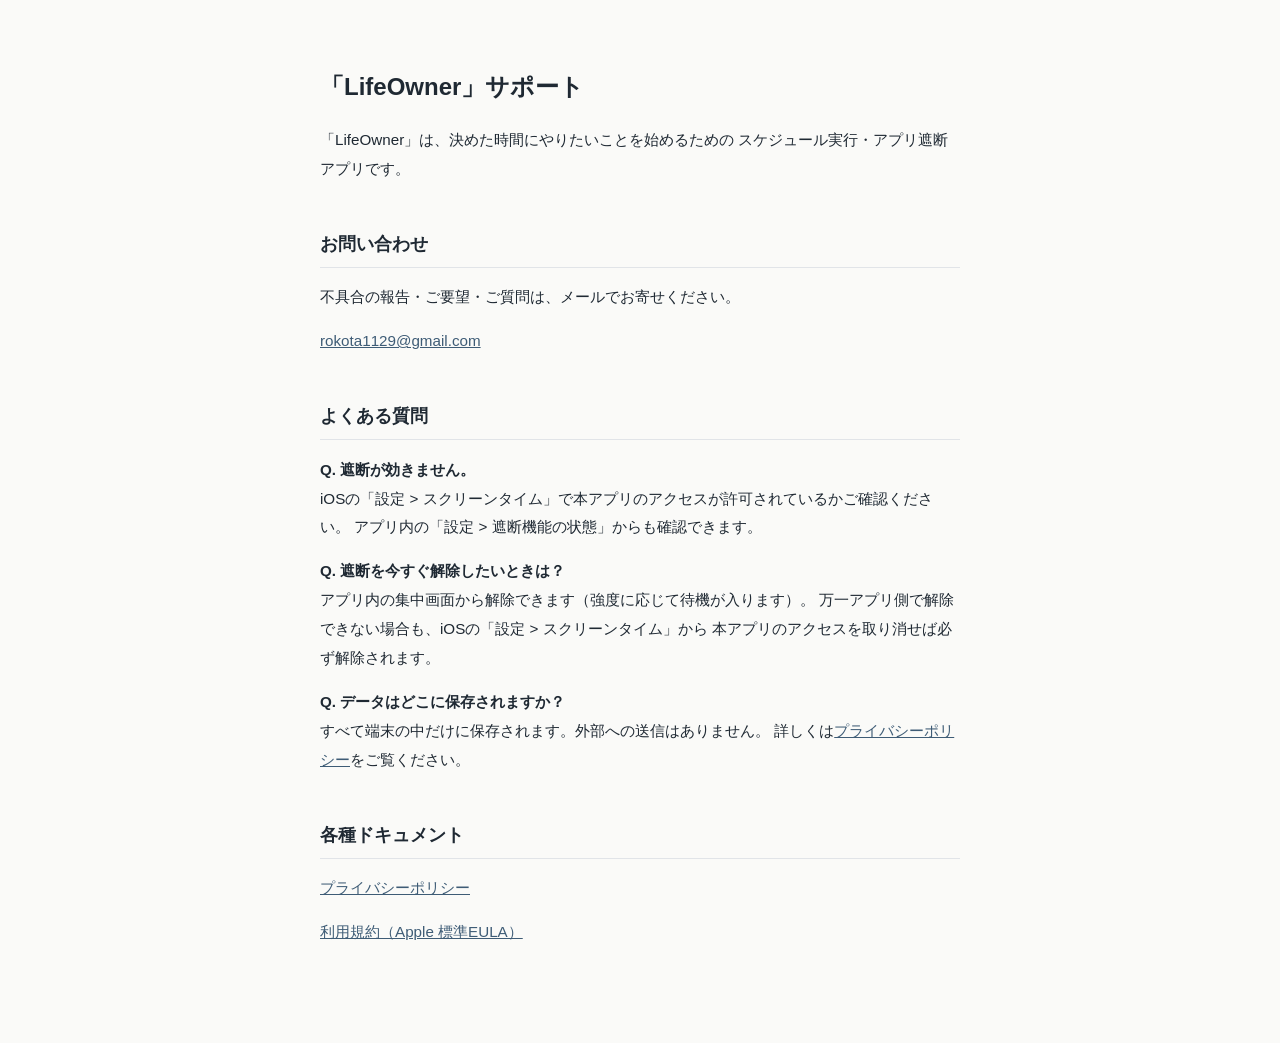
==== index.html @ 8dfeecc6 "LifeOwner のサポートページとプライバシーポリシーを公開 - index.html: サポート（問い合わせ・FAQ・各種ドキュメント） - privacy.html: プライバシーポリシー（2" ====
<!DOCTYPE html>
<html lang="ja">
<head>
<meta charset="utf-8">
<meta name="viewport" content="width=device-width, initial-scale=1">
<title>サポート | LifeOwner</title>
<style>
  :root {
    --bg: #FAFAF8;
    --text: #1F2933;
    --muted: #5B6770;
    --accent: #3E5C76;
    --border: #E1E4E8;
  }
  @media (prefers-color-scheme: dark) {
    :root {
      --bg: #16191D;
      --text: #E8EAED;
      --muted: #9AA5AD;
      --accent: #8FB0CC;
      --border: #2E3439;
    }
  }
  * { box-sizing: border-box; }
  body {
    margin: 0;
    background: var(--bg);
    color: var(--text);
    font-family: -apple-system, BlinkMacSystemFont, "Hiragino Sans", "Yu Gothic UI", sans-serif;
    line-height: 1.9;
  }
  main { max-width: 680px; margin: 0 auto; padding: 48px 20px 80px; }
  h1 { font-size: 1.5rem; font-weight: 600; }
  h2 { font-size: 1.1rem; font-weight: 600; margin-top: 2.5em; padding-bottom: 6px; border-bottom: 1px solid var(--border); }
  p, li { font-size: 0.95rem; }
  a { color: var(--accent); }
  .muted { color: var(--muted); }
</style>
</head>
<body>
<main>
  <h1>「LifeOwner」サポート</h1>
  <p>「LifeOwner」は、決めた時間にやりたいことを始めるための
  スケジュール実行・アプリ遮断アプリです。</p>

  <h2>お問い合わせ</h2>
  <p>不具合の報告・ご要望・ご質問は、メールでお寄せください。</p>
  <p><a href="mailto:rokota1129@gmail.com">rokota1129@gmail.com</a></p>

  <h2>よくある質問</h2>
  <p><strong>Q. 遮断が効きません。</strong><br>
  iOSの「設定 &gt; スクリーンタイム」で本アプリのアクセスが許可されているかご確認ください。
  アプリ内の「設定 &gt; 遮断機能の状態」からも確認できます。</p>
  <p><strong>Q. 遮断を今すぐ解除したいときは？</strong><br>
  アプリ内の集中画面から解除できます（強度に応じて待機が入ります）。
  万一アプリ側で解除できない場合も、iOSの「設定 &gt; スクリーンタイム」から
  本アプリのアクセスを取り消せば必ず解除されます。</p>
  <p><strong>Q. データはどこに保存されますか？</strong><br>
  すべて端末の中だけに保存されます。外部への送信はありません。
  詳しくは<a href="./privacy.html">プライバシーポリシー</a>をご覧ください。</p>

  <h2>各種ドキュメント</h2>
  <p><a href="./privacy.html">プライバシーポリシー</a></p>
  <p><a href="https://www.apple.com/legal/internet-services/itunes/dev/stdeula/">利用規約（Apple 標準EULA）</a></p>
</main>
</body>
</html>
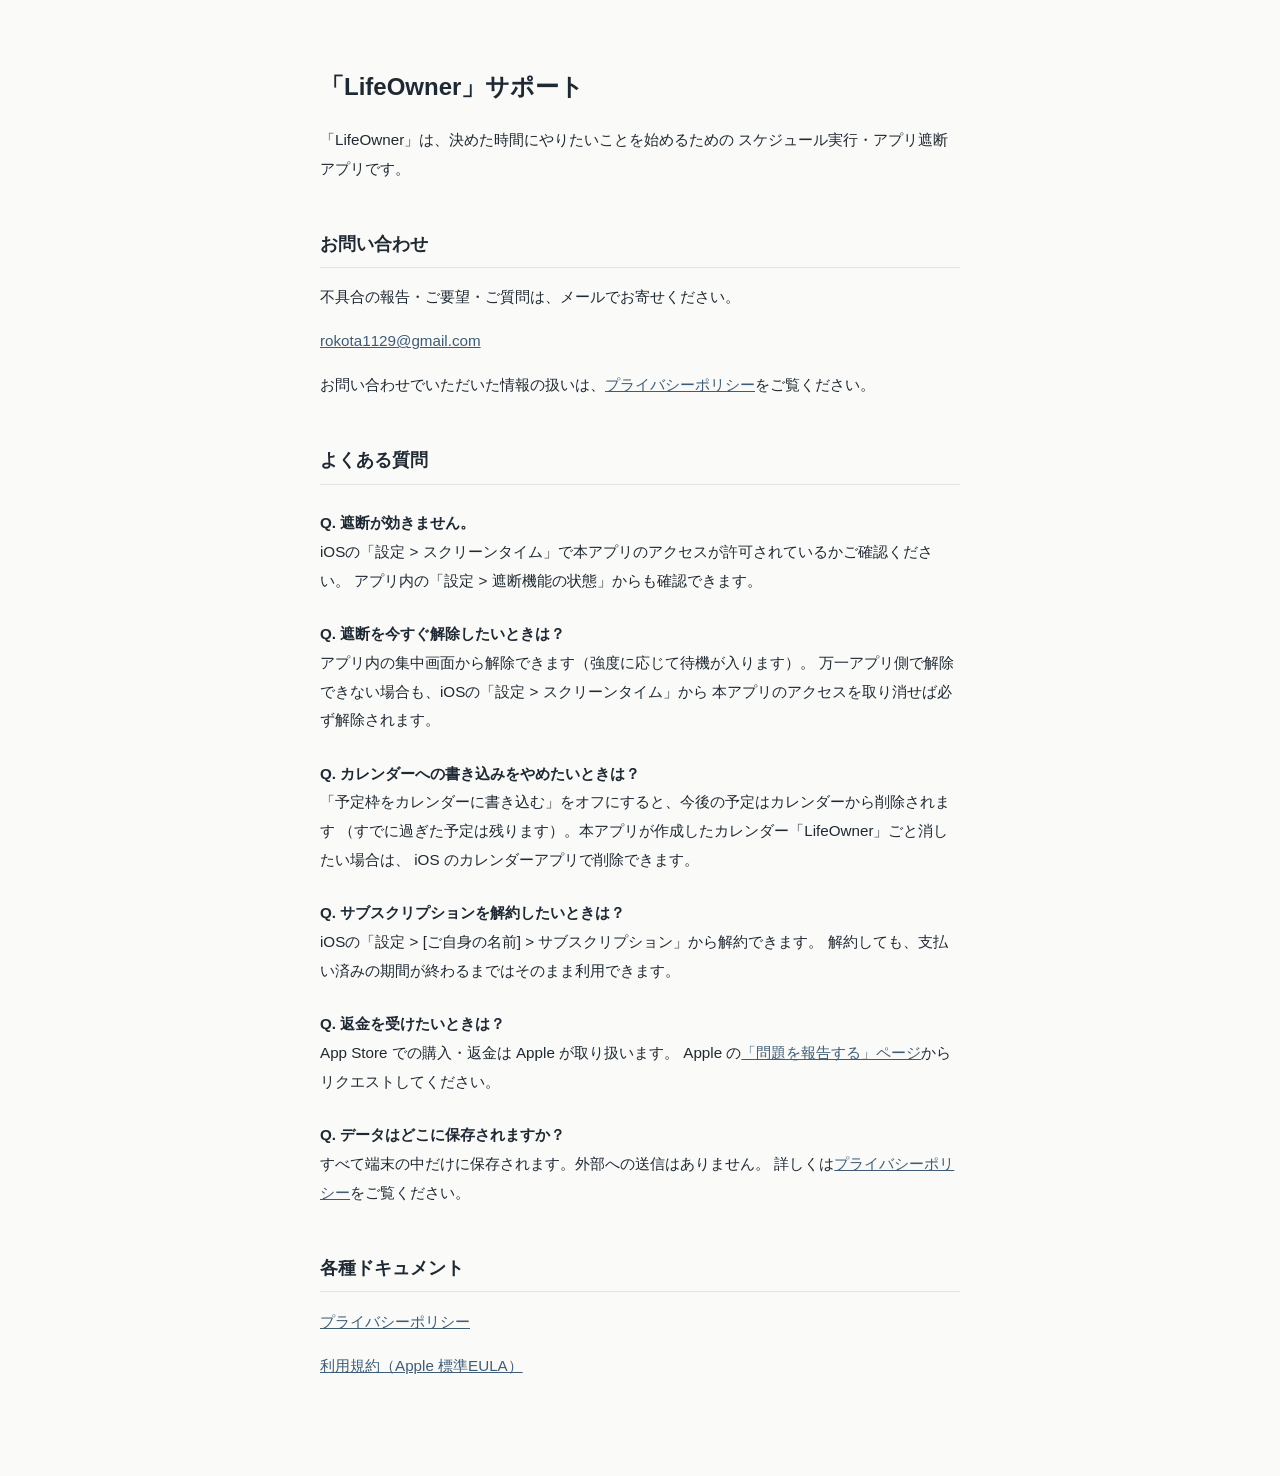
==== commit 048f257b: "第三者評価の改善: Lighthouse 4項目100点化・CSP導入・ポリシーに運営者/第三者提供/許可の取り消し/開示請求を明記 - 両ページに meta description・canonica" ====
--- a/index.html
+++ b/index.html
@@ -2,40 +2,23 @@
 <html lang="ja">
 <head>
 <meta charset="utf-8">
+<meta http-equiv="Content-Security-Policy" content="default-src 'none'; style-src 'self'; img-src 'self'; connect-src 'self'; base-uri 'none'; form-action 'none'">
 <meta name="viewport" content="width=device-width, initial-scale=1">
+<meta name="referrer" content="strict-origin-when-cross-origin">
 <title>サポート | LifeOwner</title>
-<style>
-  :root {
-    --bg: #FAFAF8;
-    --text: #1F2933;
-    --muted: #5B6770;
-    --accent: #3E5C76;
-    --border: #E1E4E8;
-  }
-  @media (prefers-color-scheme: dark) {
-    :root {
-      --bg: #16191D;
-      --text: #E8EAED;
-      --muted: #9AA5AD;
-      --accent: #8FB0CC;
-      --border: #2E3439;
-    }
-  }
-  * { box-sizing: border-box; }
-  body {
-    margin: 0;
-    background: var(--bg);
-    color: var(--text);
-    font-family: -apple-system, BlinkMacSystemFont, "Hiragino Sans", "Yu Gothic UI", sans-serif;
-    line-height: 1.9;
-  }
-  main { max-width: 680px; margin: 0 auto; padding: 48px 20px 80px; }
-  h1 { font-size: 1.5rem; font-weight: 600; }
-  h2 { font-size: 1.1rem; font-weight: 600; margin-top: 2.5em; padding-bottom: 6px; border-bottom: 1px solid var(--border); }
-  p, li { font-size: 0.95rem; }
-  a { color: var(--accent); }
-  .muted { color: var(--muted); }
-</style>
+<meta name="description" content="iOSアプリ「LifeOwner」のサポートページ。お問い合わせ先、よくある質問、プライバシーポリシーをご案内します。">
+<link rel="canonical" href="https://lifeowner.site/">
+<meta property="og:type" content="website">
+<meta property="og:site_name" content="LifeOwner">
+<meta property="og:title" content="サポート | LifeOwner">
+<meta property="og:description" content="iOSアプリ「LifeOwner」のサポートページ。お問い合わせ先、よくある質問、プライバシーポリシーをご案内します。">
+<meta property="og:url" content="https://lifeowner.site/">
+<meta property="og:locale" content="ja_JP">
+<meta name="twitter:card" content="summary">
+<meta name="theme-color" content="#FAFAF8" media="(prefers-color-scheme: light)">
+<meta name="theme-color" content="#16191D" media="(prefers-color-scheme: dark)">
+<link rel="icon" href="./favicon.svg" type="image/svg+xml" sizes="any">
+<link rel="stylesheet" href="./style.css">
 </head>
 <body>
 <main>
@@ -45,18 +28,34 @@
 
   <h2>お問い合わせ</h2>
   <p>不具合の報告・ご要望・ご質問は、メールでお寄せください。</p>
-  <p><a href="mailto:rokota1129@gmail.com">rokota1129@gmail.com</a></p>
+  <p><a href="mailto:rokota1129@gmail.com?subject=LifeOwner%20%E3%81%B8%E3%81%AE%E3%81%8A%E5%95%8F%E3%81%84%E5%90%88%E3%82%8F%E3%81%9B">rokota1129@gmail.com</a></p>
+  <p>お問い合わせでいただいた情報の扱いは、<a href="./privacy.html">プライバシーポリシー</a>をご覧ください。</p>
 
   <h2>よくある質問</h2>
-  <p><strong>Q. 遮断が効きません。</strong><br>
-  iOSの「設定 &gt; スクリーンタイム」で本アプリのアクセスが許可されているかご確認ください。
+  <h3>Q. 遮断が効きません。</h3>
+  <p>iOSの「設定 &gt; スクリーンタイム」で本アプリのアクセスが許可されているかご確認ください。
   アプリ内の「設定 &gt; 遮断機能の状態」からも確認できます。</p>
-  <p><strong>Q. 遮断を今すぐ解除したいときは？</strong><br>
-  アプリ内の集中画面から解除できます（強度に応じて待機が入ります）。
+
+  <h3>Q. 遮断を今すぐ解除したいときは？</h3>
+  <p>アプリ内の集中画面から解除できます（強度に応じて待機が入ります）。
   万一アプリ側で解除できない場合も、iOSの「設定 &gt; スクリーンタイム」から
   本アプリのアクセスを取り消せば必ず解除されます。</p>
-  <p><strong>Q. データはどこに保存されますか？</strong><br>
-  すべて端末の中だけに保存されます。外部への送信はありません。
+
+  <h3>Q. カレンダーへの書き込みをやめたいときは？</h3>
+  <p>「予定枠をカレンダーに書き込む」をオフにすると、今後の予定はカレンダーから削除されます
+  （すでに過ぎた予定は残ります）。本アプリが作成したカレンダー「LifeOwner」ごと消したい場合は、
+  iOS のカレンダーアプリで削除できます。</p>
+
+  <h3>Q. サブスクリプションを解約したいときは？</h3>
+  <p>iOSの「設定 &gt; [ご自身の名前] &gt; サブスクリプション」から解約できます。
+  解約しても、支払い済みの期間が終わるまではそのまま利用できます。</p>
+
+  <h3>Q. 返金を受けたいときは？</h3>
+  <p>App Store での購入・返金は Apple が取り扱います。
+  Apple の<a href="https://reportaproblem.apple.com/">「問題を報告する」ページ</a>からリクエストしてください。</p>
+
+  <h3>Q. データはどこに保存されますか？</h3>
+  <p>すべて端末の中だけに保存されます。外部への送信はありません。
   詳しくは<a href="./privacy.html">プライバシーポリシー</a>をご覧ください。</p>
 
   <h2>各種ドキュメント</h2>
--- a/style.css
+++ b/style.css
@@ -0,0 +1,34 @@
+:root {
+  --bg: #FAFAF8;
+  --text: #1F2933;
+  --muted: #5B6770;
+  --accent: #3E5C76;
+  --border: #E1E4E8;
+}
+@media (prefers-color-scheme: dark) {
+  :root {
+    --bg: #16191D;
+    --text: #E8EAED;
+    --muted: #9AA5AD;
+    --accent: #8FB0CC;
+    --border: #2E3439;
+  }
+}
+* { box-sizing: border-box; }
+body {
+  margin: 0;
+  background: var(--bg);
+  color: var(--text);
+  font-family: -apple-system, BlinkMacSystemFont, "Hiragino Sans", "Yu Gothic UI", sans-serif;
+  line-height: 1.9;
+}
+main { max-width: 680px; margin: 0 auto; padding: 48px 20px 80px; }
+h1 { font-size: 1.5rem; font-weight: 600; }
+h2 { font-size: 1.1rem; font-weight: 600; margin-top: 2.5em; padding-bottom: 6px; border-bottom: 1px solid var(--border); }
+h3 { font-size: 0.95rem; font-weight: 600; margin: 1.6em 0 0; }
+h3 + p { margin-top: 0; }
+p, li { font-size: 0.95rem; }
+ul { padding-left: 1.4em; }
+.meta { color: var(--muted); font-size: 0.85rem; }
+a { color: var(--accent); }
+footer { max-width: 680px; margin: 0 auto; padding: 0 20px 48px; color: var(--muted); font-size: 0.85rem; }
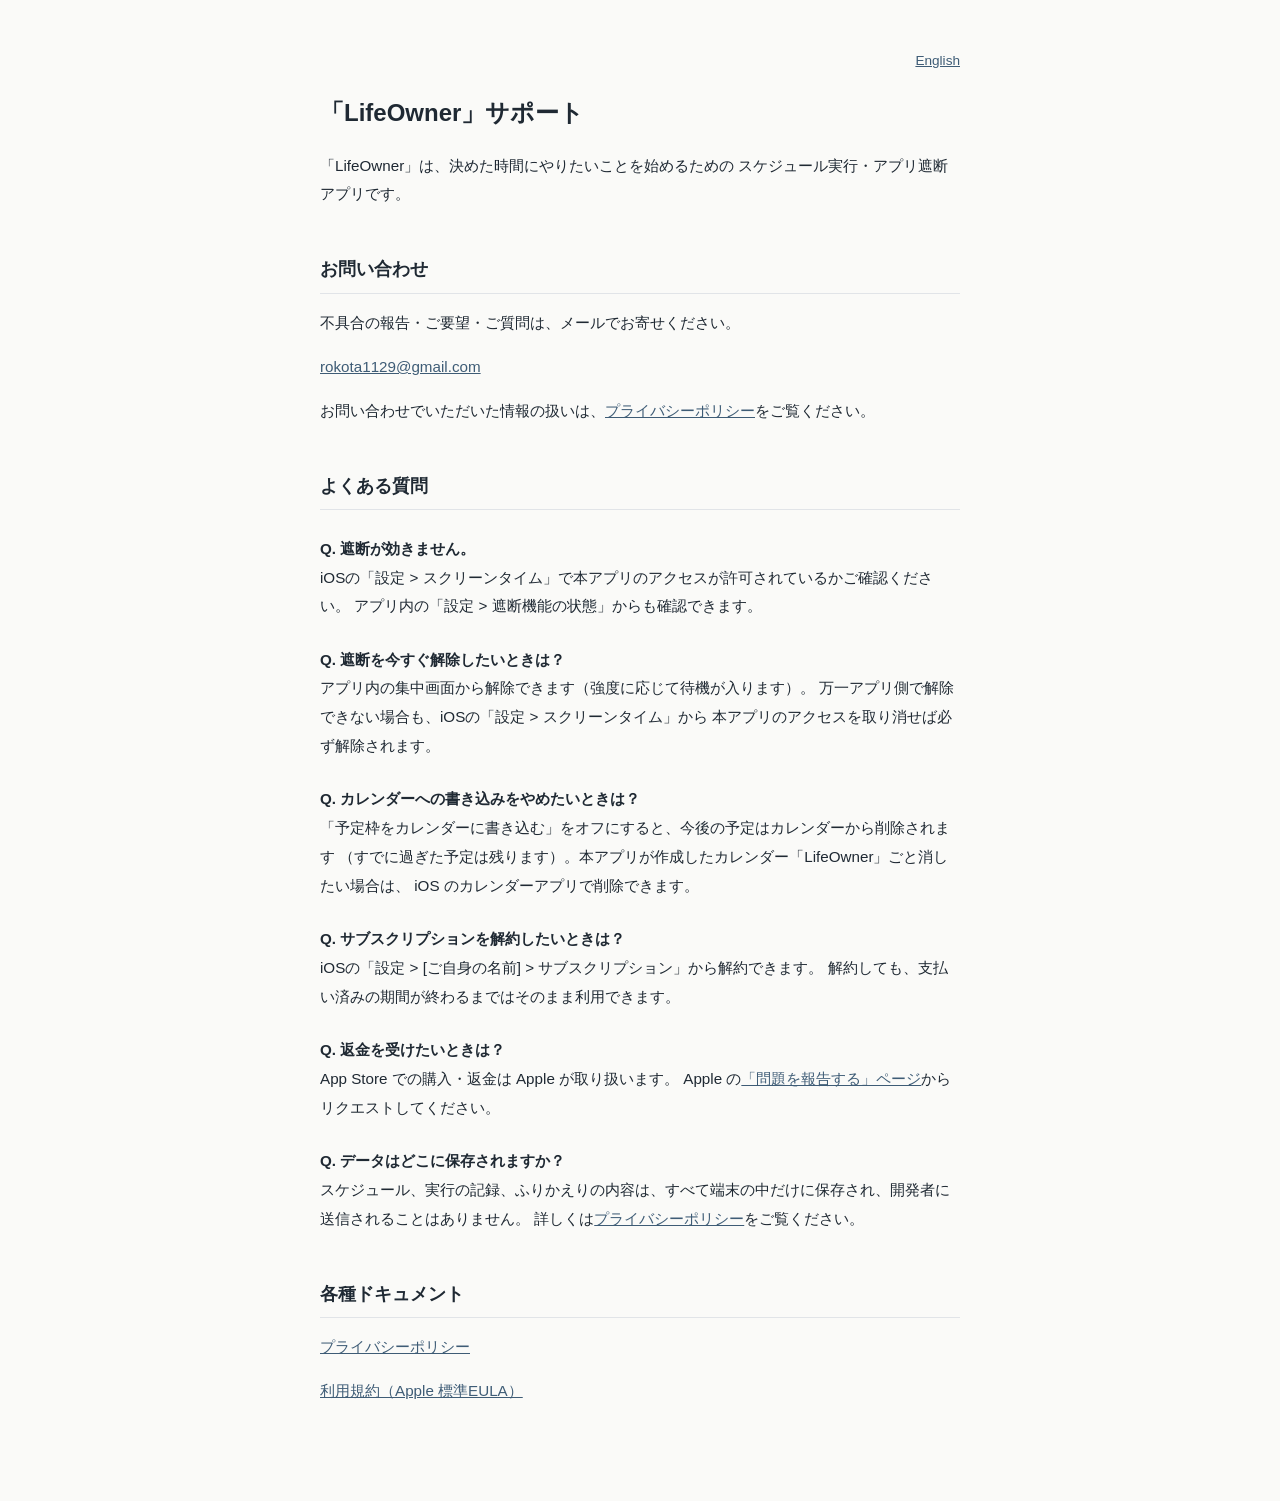
==== commit 7a442bc4: "サポートページの「データの保存先」を実態に合わせ、英語版のサポートページとプライバシーポリシーを追加 - index.html の FAQ「外部への送信はありません」を「スケジュール・実行の記録・ふり" ====
--- a/index.html
+++ b/index.html
@@ -8,6 +8,9 @@
 <title>サポート | LifeOwner</title>
 <meta name="description" content="iOSアプリ「LifeOwner」のサポートページ。お問い合わせ先、よくある質問、プライバシーポリシーをご案内します。">
 <link rel="canonical" href="https://lifeowner.site/">
+<link rel="alternate" hreflang="ja" href="https://lifeowner.site/">
+<link rel="alternate" hreflang="en" href="https://lifeowner.site/en/">
+<link rel="alternate" hreflang="x-default" href="https://lifeowner.site/">
 <meta property="og:type" content="website">
 <meta property="og:site_name" content="LifeOwner">
 <meta property="og:title" content="サポート | LifeOwner">
@@ -22,6 +25,7 @@
 </head>
 <body>
 <main>
+  <p class="lang"><a href="./en/" hreflang="en" lang="en">English</a></p>
   <h1>「LifeOwner」サポート</h1>
   <p>「LifeOwner」は、決めた時間にやりたいことを始めるための
   スケジュール実行・アプリ遮断アプリです。</p>
@@ -55,7 +59,7 @@
   Apple の<a href="https://reportaproblem.apple.com/">「問題を報告する」ページ</a>からリクエストしてください。</p>
 
   <h3>Q. データはどこに保存されますか？</h3>
-  <p>すべて端末の中だけに保存されます。外部への送信はありません。
+  <p>スケジュール、実行の記録、ふりかえりの内容は、すべて端末の中だけに保存され、開発者に送信されることはありません。
   詳しくは<a href="./privacy.html">プライバシーポリシー</a>をご覧ください。</p>
 
   <h2>各種ドキュメント</h2>
--- a/style.css
+++ b/style.css
@@ -30,5 +30,6 @@
 p, li { font-size: 0.95rem; }
 ul { padding-left: 1.4em; }
 .meta { color: var(--muted); font-size: 0.85rem; }
+.lang { margin: 0; text-align: right; font-size: 0.85rem; }
 a { color: var(--accent); }
 footer { max-width: 680px; margin: 0 auto; padding: 0 20px 48px; color: var(--muted); font-size: 0.85rem; }
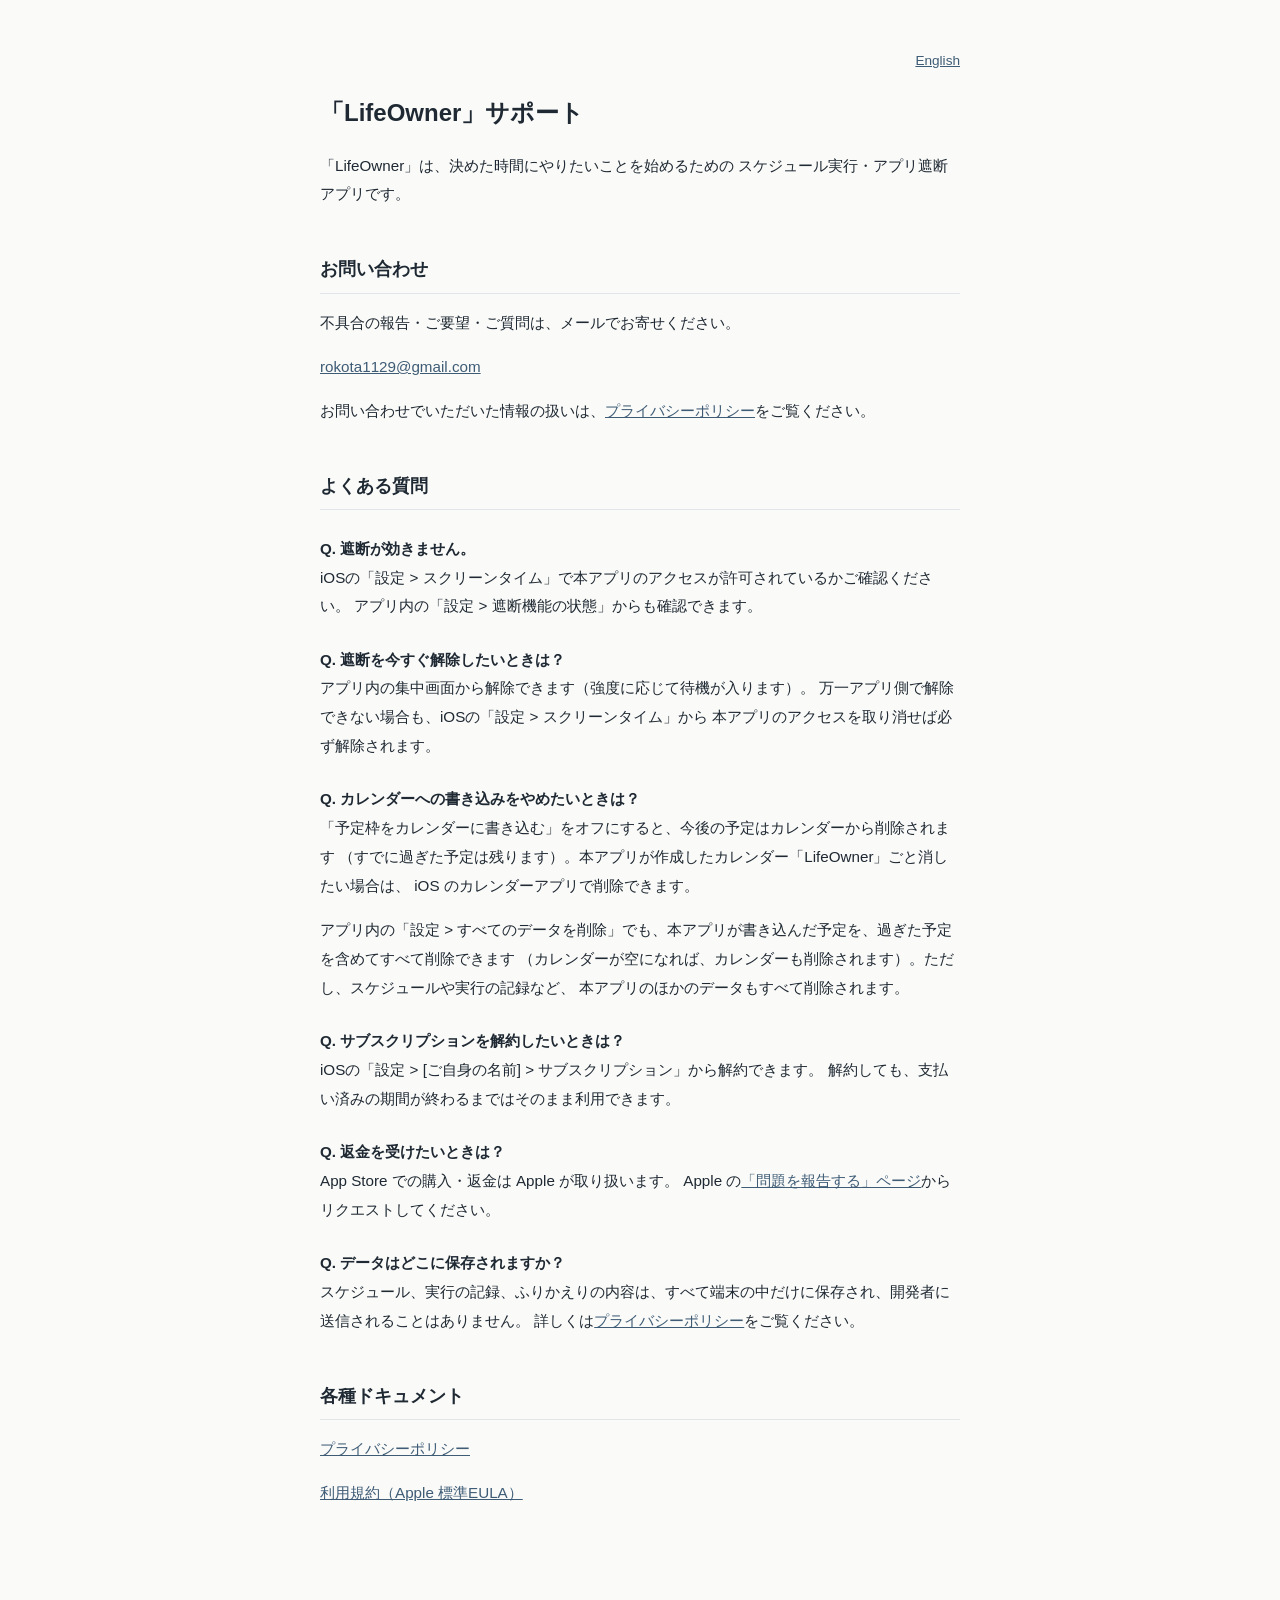
==== commit 733d08d8: "サポートページのFAQに「すべてのデータを削除」でカレンダーの予定も消せる旨を追記し、ポリシーの「サポートページへ戻る」を正規URLに合わせる - index.html・en/index.html の" ====
--- a/index.html
+++ b/index.html
@@ -49,6 +49,9 @@
   <p>「予定枠をカレンダーに書き込む」をオフにすると、今後の予定はカレンダーから削除されます
   （すでに過ぎた予定は残ります）。本アプリが作成したカレンダー「LifeOwner」ごと消したい場合は、
   iOS のカレンダーアプリで削除できます。</p>
+  <p>アプリ内の「設定 &gt; すべてのデータを削除」でも、本アプリが書き込んだ予定を、過ぎた予定を含めてすべて削除できます
+  （カレンダーが空になれば、カレンダーも削除されます）。ただし、スケジュールや実行の記録など、
+  本アプリのほかのデータもすべて削除されます。</p>
 
   <h3>Q. サブスクリプションを解約したいときは？</h3>
   <p>iOSの「設定 &gt; [ご自身の名前] &gt; サブスクリプション」から解約できます。
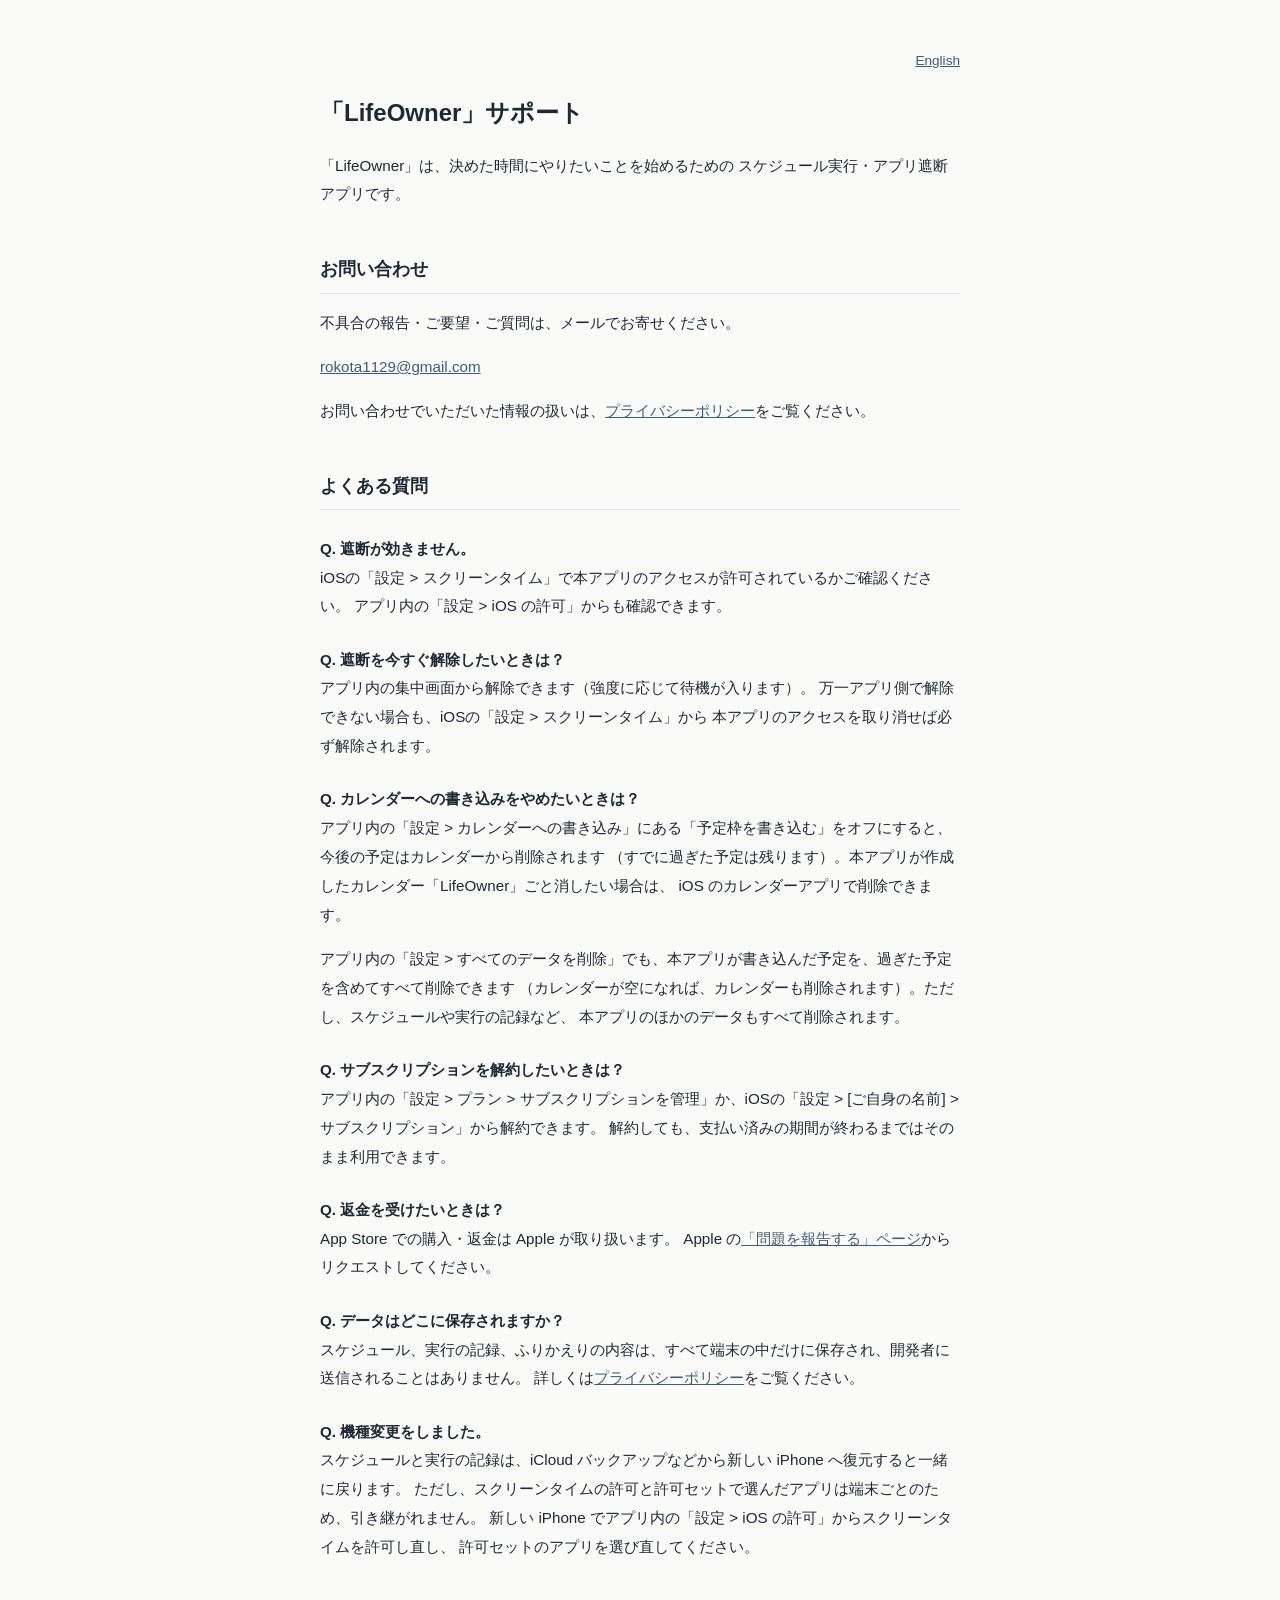
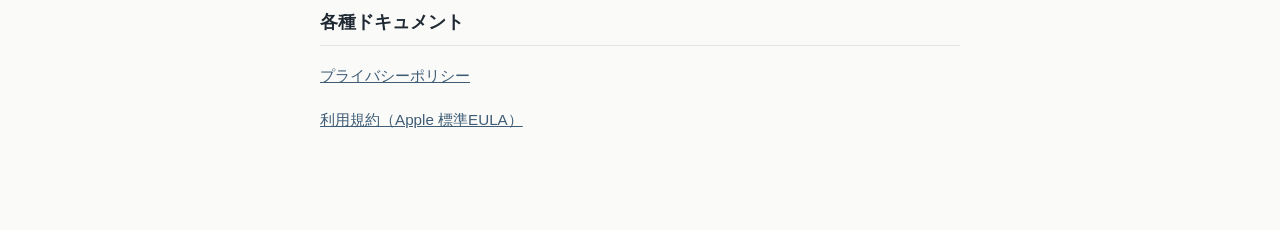
==== commit 523da5d3: "サポートページのFAQに「機種変更をしました」を追加し、設定タブの名前を今のアプリに合わせる（遮断機能の状態→iOS の許可・カレンダーへの書き込み・アプリ内のサブスクリプションを管理） 原本は Kf" ====
--- a/index.html
+++ b/index.html
@@ -38,7 +38,7 @@
   <h2>よくある質問</h2>
   <h3>Q. 遮断が効きません。</h3>
   <p>iOSの「設定 &gt; スクリーンタイム」で本アプリのアクセスが許可されているかご確認ください。
-  アプリ内の「設定 &gt; 遮断機能の状態」からも確認できます。</p>
+  アプリ内の「設定 &gt; iOS の許可」からも確認できます。</p>
 
   <h3>Q. 遮断を今すぐ解除したいときは？</h3>
   <p>アプリ内の集中画面から解除できます（強度に応じて待機が入ります）。
@@ -46,7 +46,7 @@
   本アプリのアクセスを取り消せば必ず解除されます。</p>
 
   <h3>Q. カレンダーへの書き込みをやめたいときは？</h3>
-  <p>「予定枠をカレンダーに書き込む」をオフにすると、今後の予定はカレンダーから削除されます
+  <p>アプリ内の「設定 &gt; カレンダーへの書き込み」にある「予定枠を書き込む」をオフにすると、今後の予定はカレンダーから削除されます
   （すでに過ぎた予定は残ります）。本アプリが作成したカレンダー「LifeOwner」ごと消したい場合は、
   iOS のカレンダーアプリで削除できます。</p>
   <p>アプリ内の「設定 &gt; すべてのデータを削除」でも、本アプリが書き込んだ予定を、過ぎた予定を含めてすべて削除できます
@@ -54,7 +54,7 @@
   本アプリのほかのデータもすべて削除されます。</p>
 
   <h3>Q. サブスクリプションを解約したいときは？</h3>
-  <p>iOSの「設定 &gt; [ご自身の名前] &gt; サブスクリプション」から解約できます。
+  <p>アプリ内の「設定 &gt; プラン &gt; サブスクリプションを管理」か、iOSの「設定 &gt; [ご自身の名前] &gt; サブスクリプション」から解約できます。
   解約しても、支払い済みの期間が終わるまではそのまま利用できます。</p>
 
   <h3>Q. 返金を受けたいときは？</h3>
@@ -65,6 +65,12 @@
   <p>スケジュール、実行の記録、ふりかえりの内容は、すべて端末の中だけに保存され、開発者に送信されることはありません。
   詳しくは<a href="./privacy.html">プライバシーポリシー</a>をご覧ください。</p>
 
+  <h3>Q. 機種変更をしました。</h3>
+  <p>スケジュールと実行の記録は、iCloud バックアップなどから新しい iPhone へ復元すると一緒に戻ります。
+  ただし、スクリーンタイムの許可と許可セットで選んだアプリは端末ごとのため、引き継がれません。
+  新しい iPhone でアプリ内の「設定 &gt; iOS の許可」からスクリーンタイムを許可し直し、
+  許可セットのアプリを選び直してください。</p>
+
   <h2>各種ドキュメント</h2>
   <p><a href="./privacy.html">プライバシーポリシー</a></p>
   <p><a href="https://www.apple.com/legal/internet-services/itunes/dev/stdeula/">利用規約（Apple 標準EULA）</a></p>
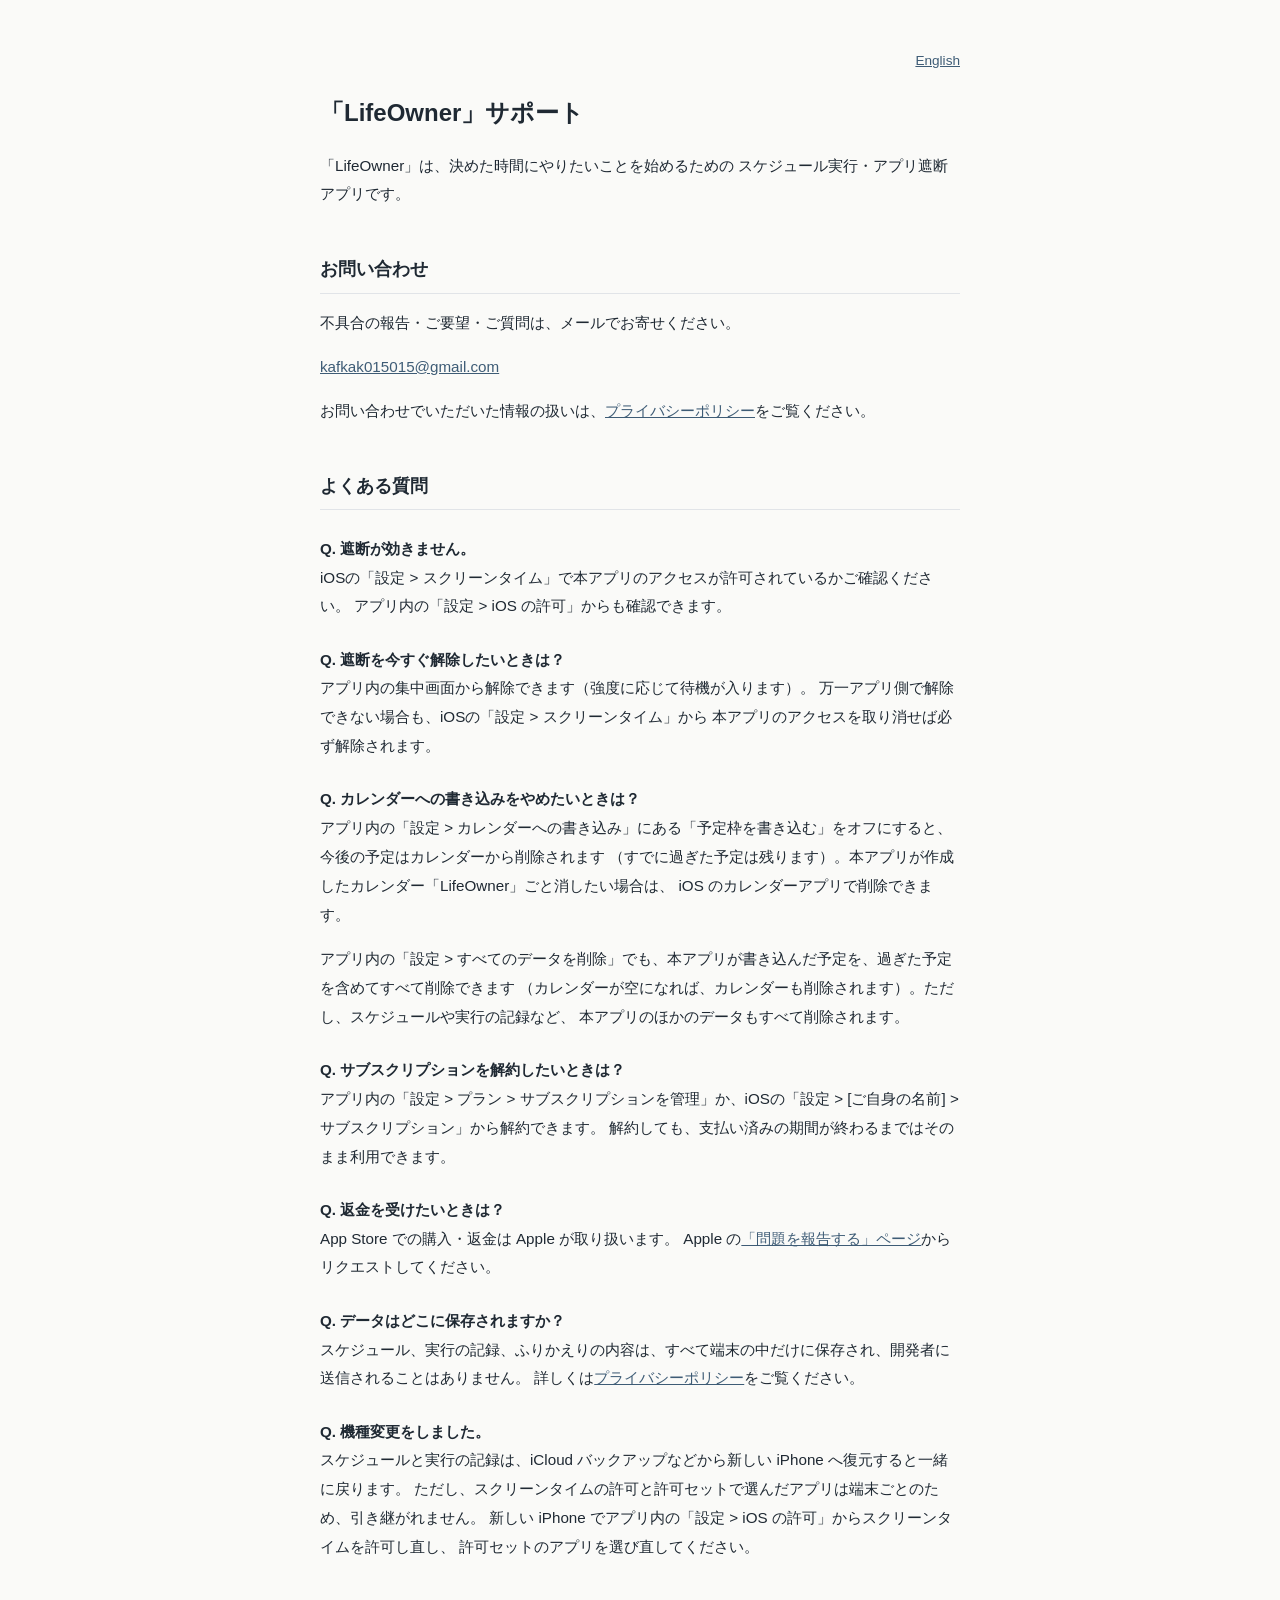
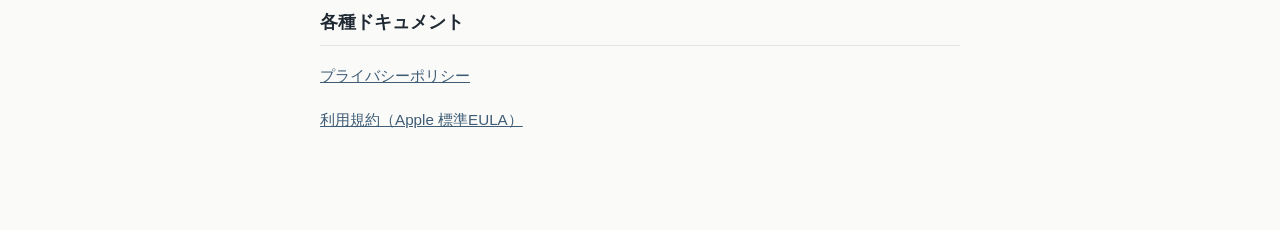
==== commit 50e1a5c2: "サポート窓口のメールアドレスを専用アドレス kafkak015015@gmail.com に差し替える（日英のトップとプライバシーポリシー） 原本は KfkaK/control-app の docs/" ====
--- a/index.html
+++ b/index.html
@@ -32,7 +32,7 @@
 
   <h2>お問い合わせ</h2>
   <p>不具合の報告・ご要望・ご質問は、メールでお寄せください。</p>
-  <p><a href="mailto:rokota1129@gmail.com?subject=LifeOwner%20%E3%81%B8%E3%81%AE%E3%81%8A%E5%95%8F%E3%81%84%E5%90%88%E3%82%8F%E3%81%9B">rokota1129@gmail.com</a></p>
+  <p><a href="mailto:kafkak015015@gmail.com?subject=LifeOwner%20%E3%81%B8%E3%81%AE%E3%81%8A%E5%95%8F%E3%81%84%E5%90%88%E3%82%8F%E3%81%9B">kafkak015015@gmail.com</a></p>
   <p>お問い合わせでいただいた情報の扱いは、<a href="./privacy.html">プライバシーポリシー</a>をご覧ください。</p>
 
   <h2>よくある質問</h2>
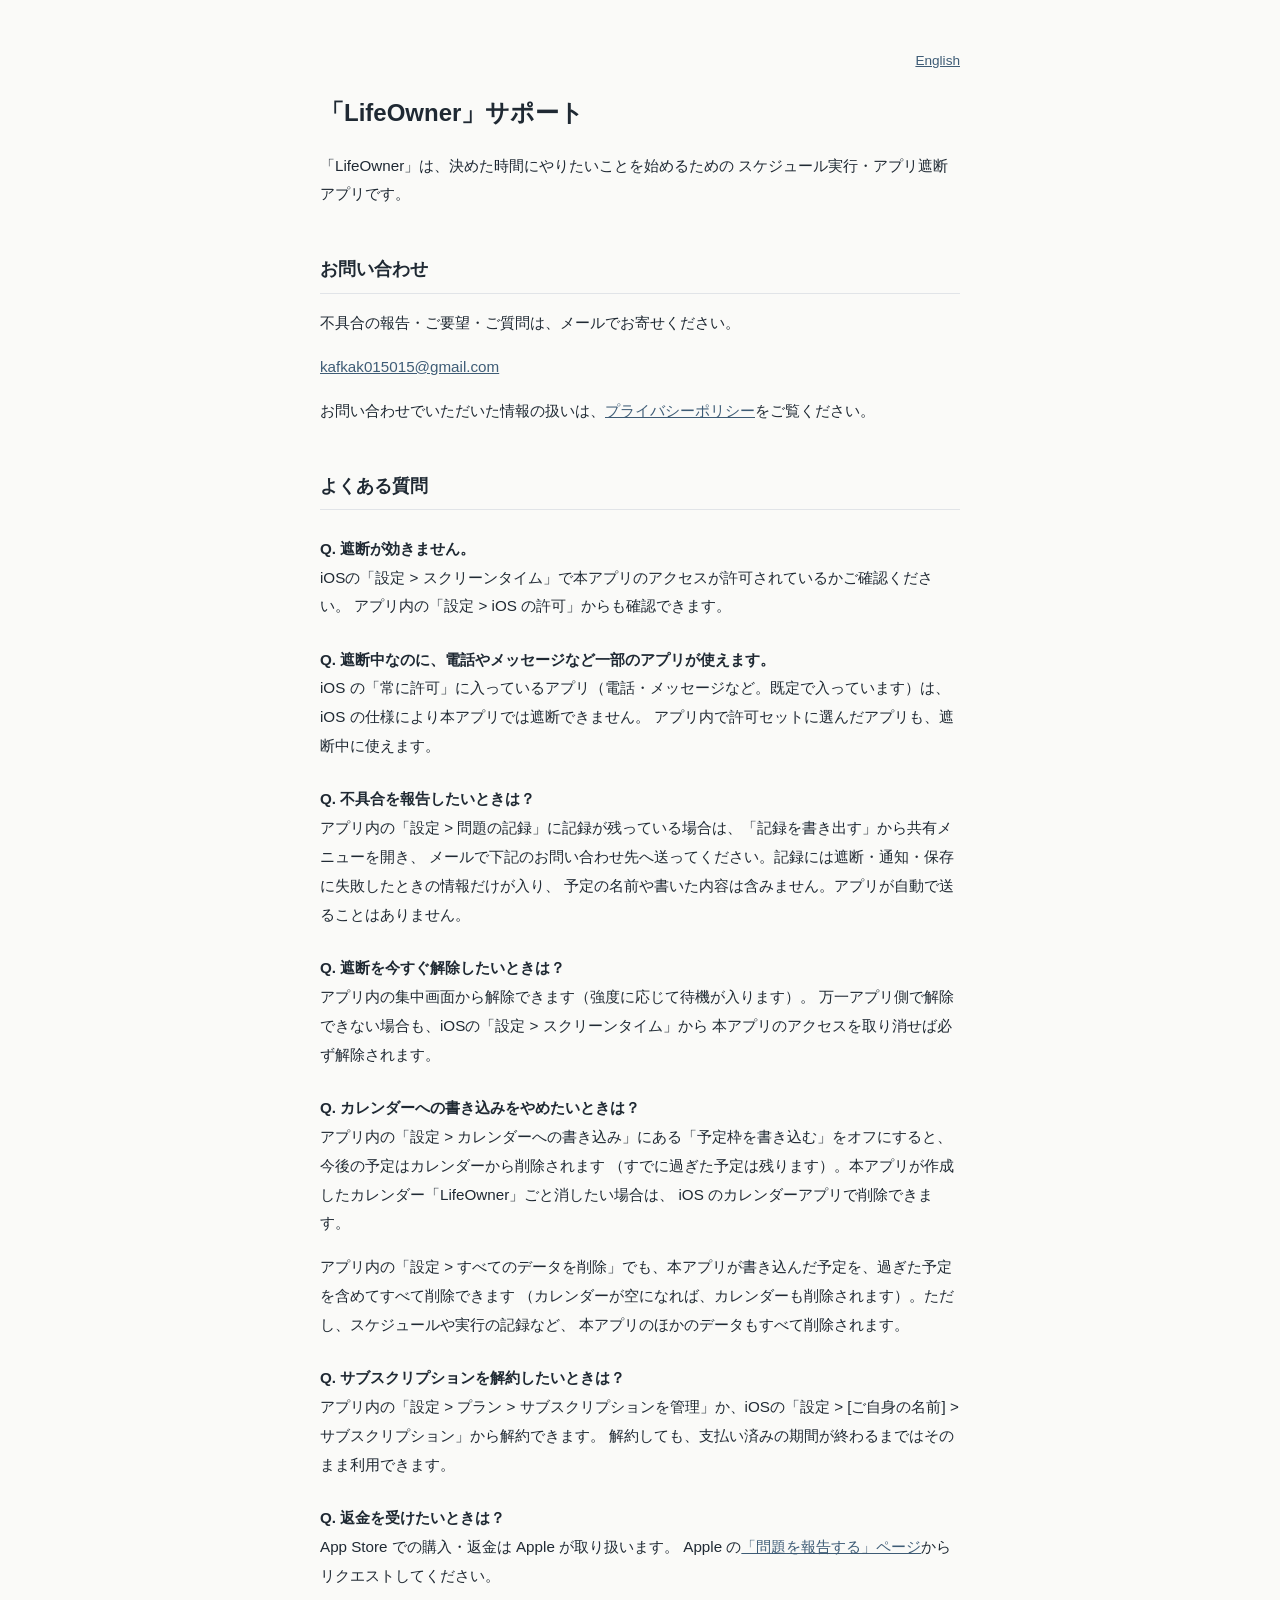
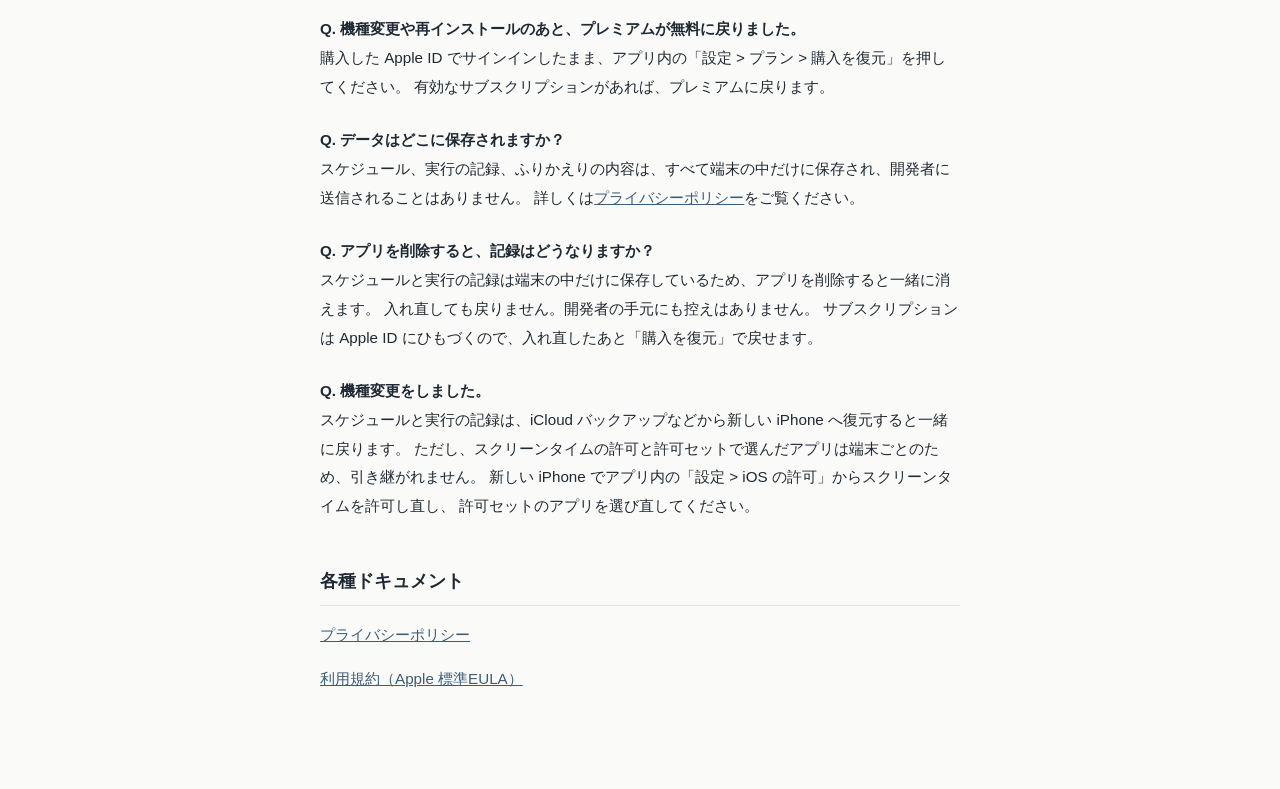
==== commit 5b793ecf: "サポートページのFAQに4問を追加する（常に許可のアプリ・問題の記録の送り方・購入の復元・アプリを削除すると記録も消える。日英） Co-Authored-By: Claude Opus 5.5 <no" ====
--- a/index.html
+++ b/index.html
@@ -40,6 +40,15 @@
   <p>iOSの「設定 &gt; スクリーンタイム」で本アプリのアクセスが許可されているかご確認ください。
   アプリ内の「設定 &gt; iOS の許可」からも確認できます。</p>
 
+  <h3>Q. 遮断中なのに、電話やメッセージなど一部のアプリが使えます。</h3>
+  <p>iOS の「常に許可」に入っているアプリ（電話・メッセージなど。既定で入っています）は、iOS の仕様により本アプリでは遮断できません。
+  アプリ内で許可セットに選んだアプリも、遮断中に使えます。</p>
+
+  <h3>Q. 不具合を報告したいときは？</h3>
+  <p>アプリ内の「設定 &gt; 問題の記録」に記録が残っている場合は、「記録を書き出す」から共有メニューを開き、
+  メールで下記のお問い合わせ先へ送ってください。記録には遮断・通知・保存に失敗したときの情報だけが入り、
+  予定の名前や書いた内容は含みません。アプリが自動で送ることはありません。</p>
+
   <h3>Q. 遮断を今すぐ解除したいときは？</h3>
   <p>アプリ内の集中画面から解除できます（強度に応じて待機が入ります）。
   万一アプリ側で解除できない場合も、iOSの「設定 &gt; スクリーンタイム」から
@@ -61,9 +70,18 @@
   <p>App Store での購入・返金は Apple が取り扱います。
   Apple の<a href="https://reportaproblem.apple.com/">「問題を報告する」ページ</a>からリクエストしてください。</p>
 
+  <h3>Q. 機種変更や再インストールのあと、プレミアムが無料に戻りました。</h3>
+  <p>購入した Apple ID でサインインしたまま、アプリ内の「設定 &gt; プラン &gt; 購入を復元」を押してください。
+  有効なサブスクリプションがあれば、プレミアムに戻ります。</p>
+
   <h3>Q. データはどこに保存されますか？</h3>
   <p>スケジュール、実行の記録、ふりかえりの内容は、すべて端末の中だけに保存され、開発者に送信されることはありません。
   詳しくは<a href="./privacy.html">プライバシーポリシー</a>をご覧ください。</p>
+
+  <h3>Q. アプリを削除すると、記録はどうなりますか？</h3>
+  <p>スケジュールと実行の記録は端末の中だけに保存しているため、アプリを削除すると一緒に消えます。
+  入れ直しても戻りません。開発者の手元にも控えはありません。
+  サブスクリプションは Apple ID にひもづくので、入れ直したあと「購入を復元」で戻せます。</p>
 
   <h3>Q. 機種変更をしました。</h3>
   <p>スケジュールと実行の記録は、iCloud バックアップなどから新しい iPhone へ復元すると一緒に戻ります。
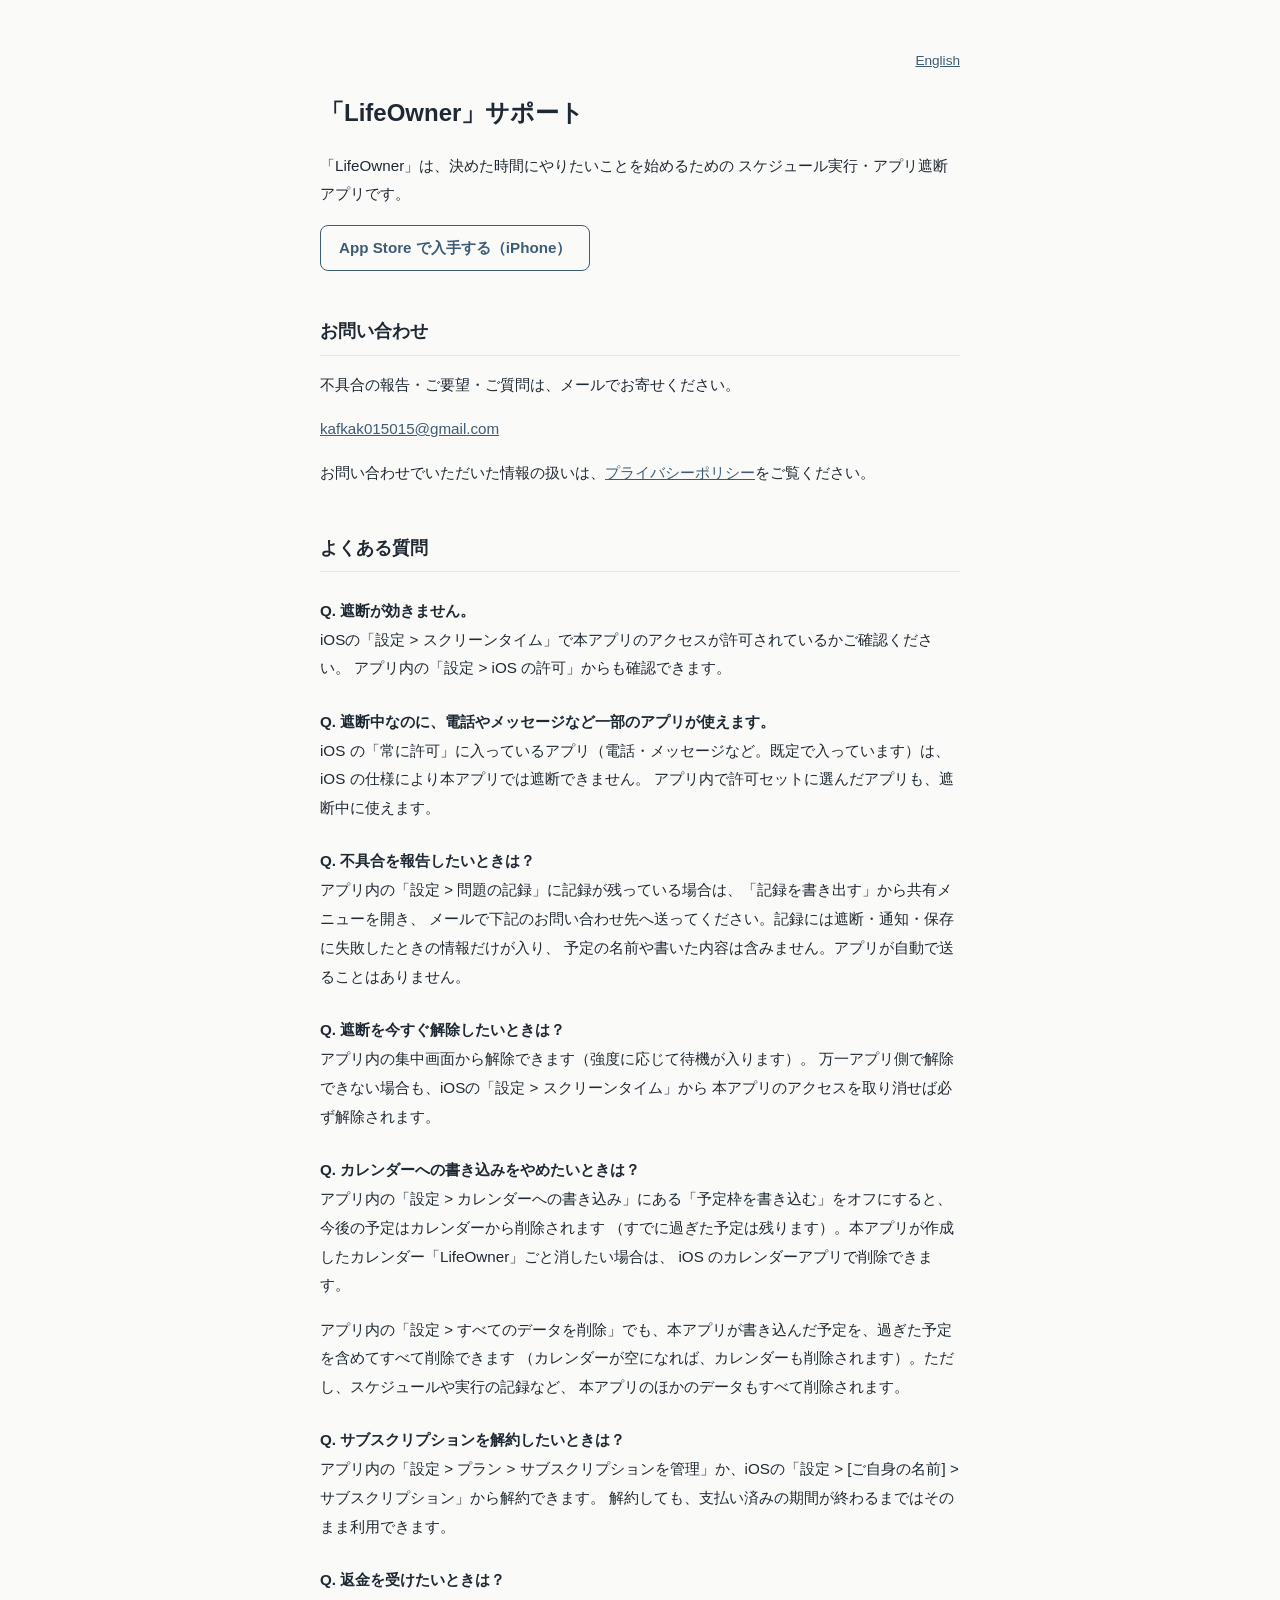
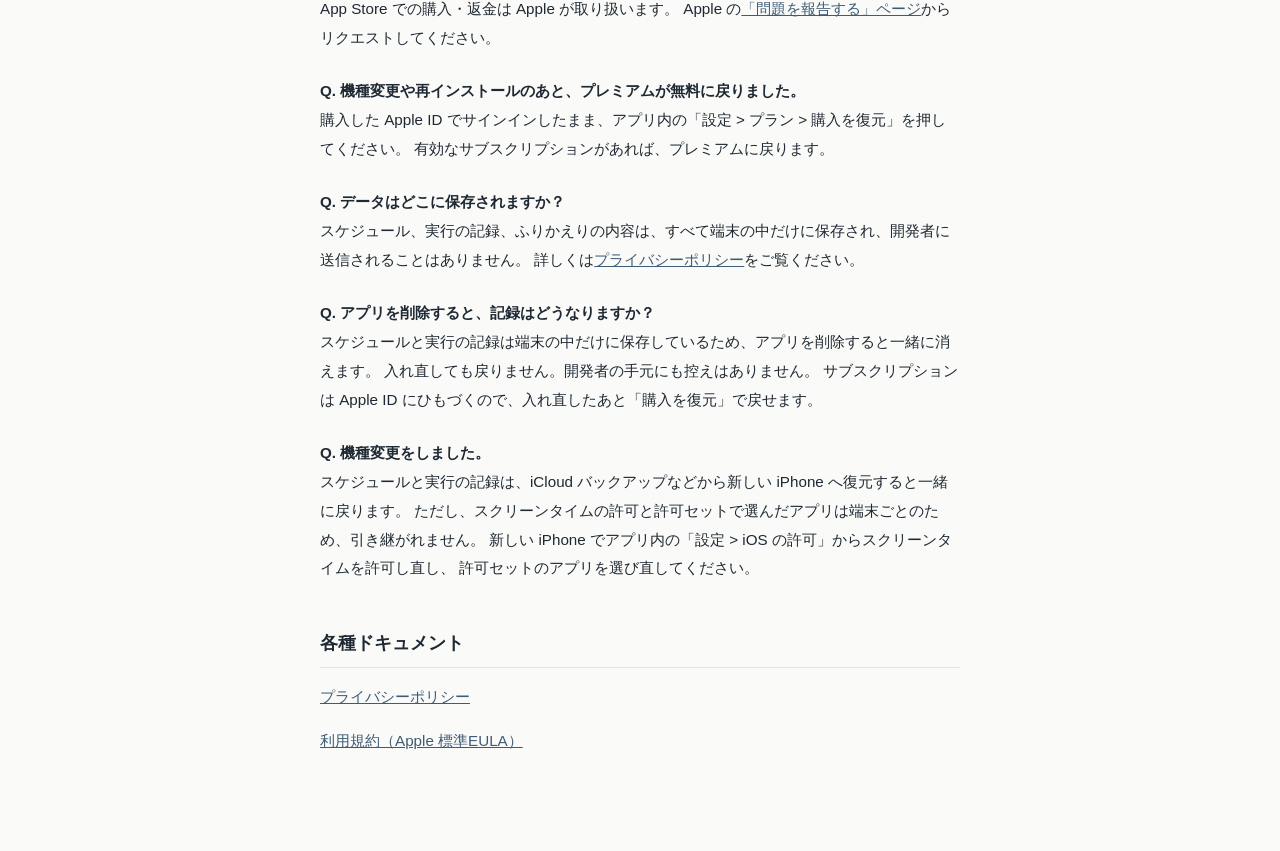
==== commit 9c11ca65: "トップに App Store へのリンクを足す（1.0 を 2026-10-28 に公開。日英・sitemap の更新日）" ====
--- a/index.html
+++ b/index.html
@@ -29,6 +29,7 @@
   <h1>「LifeOwner」サポート</h1>
   <p>「LifeOwner」は、決めた時間にやりたいことを始めるための
   スケジュール実行・アプリ遮断アプリです。</p>
+  <p class="store"><a href="https://apps.apple.com/jp/app/id6806510194">App Store で入手する（iPhone）</a></p>
 
   <h2>お問い合わせ</h2>
   <p>不具合の報告・ご要望・ご質問は、メールでお寄せください。</p>
--- a/style.css
+++ b/style.css
@@ -32,4 +32,5 @@
 .meta { color: var(--muted); font-size: 0.85rem; }
 .lang { margin: 0; text-align: right; font-size: 0.85rem; }
 a { color: var(--accent); }
+.store a { display: inline-block; padding: 8px 18px; border: 1px solid var(--accent); border-radius: 8px; font-weight: 600; text-decoration: none; }
 footer { max-width: 680px; margin: 0 auto; padding: 0 20px 48px; color: var(--muted); font-size: 0.85rem; }
